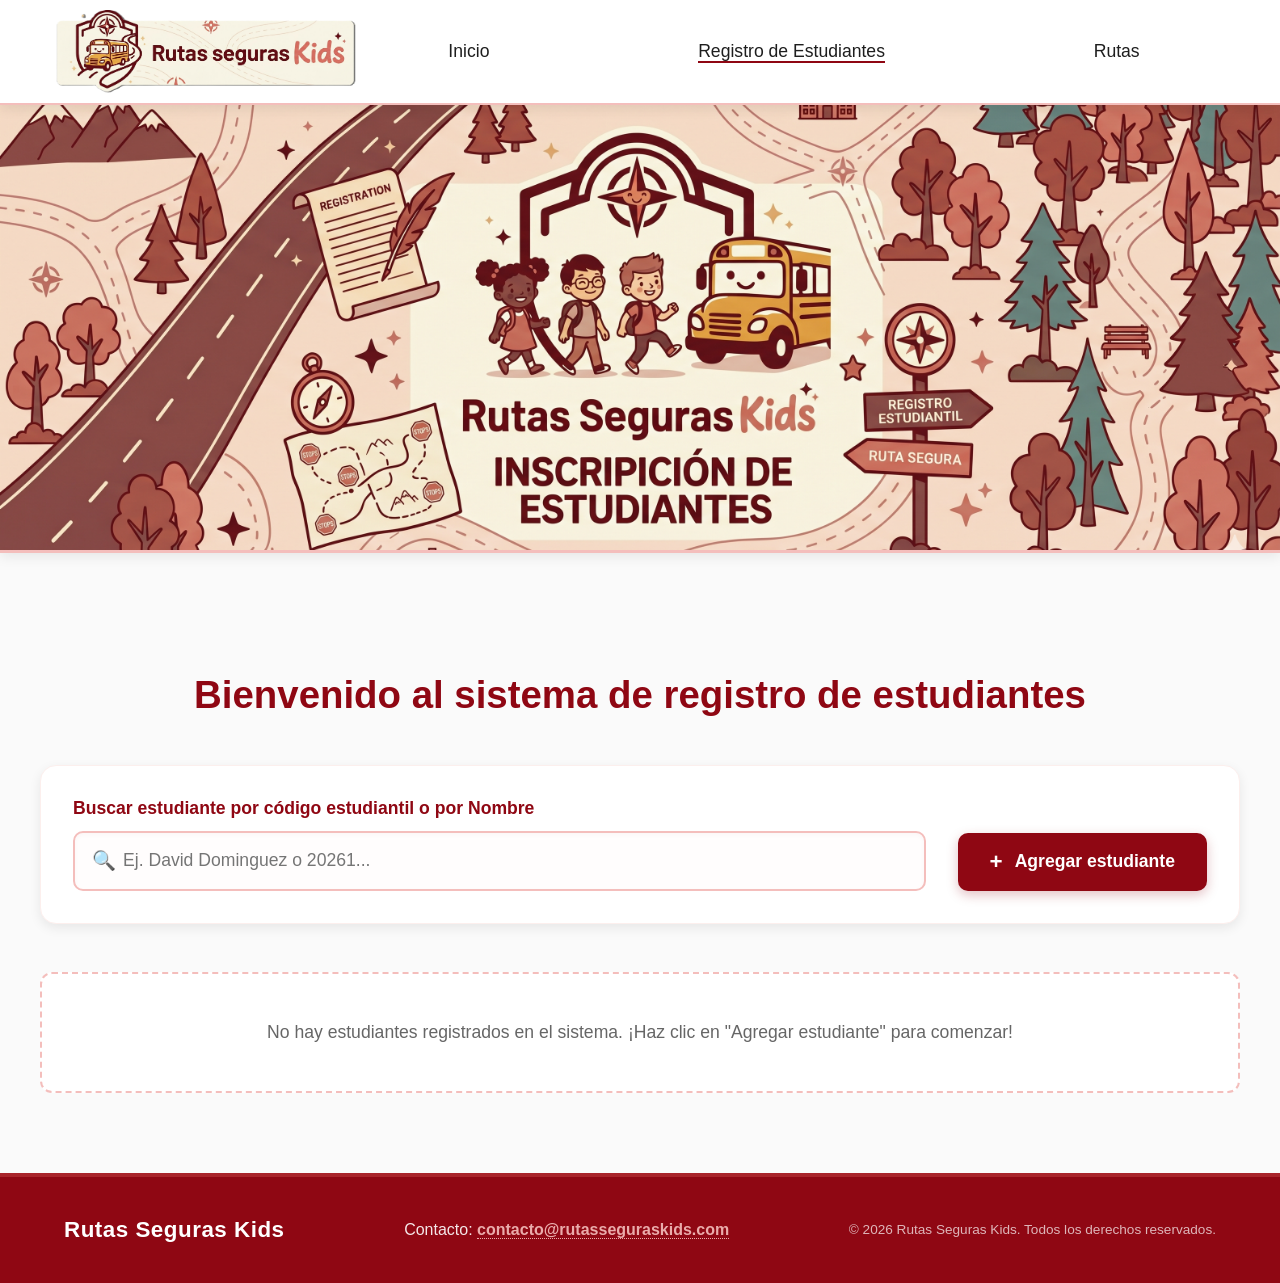
==== HTML/registro.html @ 9a0aa54a "primer commit" ====
<!DOCTYPE html>
<html lang="es">
<head>
    <meta charset="UTF-8">
    <meta name="viewport" content="width=device-width, initial-scale=1.0">
    <title>Rutas Seguras Kids - Registro de Estudiantes</title>
    <link rel="stylesheet" href="/CSS/style.css">
</head>
<body>

    <header class="main-header">
        <div class="header-container">
            <div class="logo-container">
                <a href="/HTML/index.html">
                    <img src="/Imagenes/Logo horizontal.png" alt="Logo Rutas Seguras Kids" class="main-logo">
                </a>
            </div>
            
            <nav class="main-nav">
                <ul class="nav-links">
                    <li><a href="/HTML/index.html" class="nav-link" id="nav-inicio">Inicio</a></li>
                    <li><a href="/HTML/registro.html" class="nav-link active" id="nav-registro">Registro de Estudiantes</a></li>
                    <li><a href="/HTML/rutas.html" class="nav-link" id="nav-rutas">Rutas</a></li>
                </ul>
            </nav>
        </div>
    </header>

    <main>
        <section id="registro" class="crud-section">

            <div class="crud-hero-banner">
    <img src="/Imagenes/Portada.png" alt="Banner Sistema de Registro Rutas Seguras Kids" class="banner-img">
</div>

            <div class="section-container">
                
                <h2 class="crud-main-title">Bienvenido al sistema de registro de estudiantes</h2>
                
                <div class="crud-actions-bar">
                    
                    <div class="search-box-container">
                        <label for="student-search" class="search-subtitle">Buscar estudiante por código estudiantil o por Nombre</label>
                        <div class="search-input-wrapper">
                            <input type="text" id="student-search" placeholder="Ej. David Dominguez o 20261..." autocomplete="off">
                            <span class="search-icon">🔍</span>
                        </div>
                    </div>
                    
                    <div class="btn-add-container">
                        <button id="btn-open-modal" class="btn-primary btn-add-student">
                            <span class="btn-icon">+</span> Agregar estudiante
                        </button>
                    </div>
                    
                </div> <div id="students-grid" class="students-grid">
                    <p class="no-data-message">No hay estudiantes registrados en el sistema. ¡Haz clic en "Agregar estudiante" para comenzar!</p>
                </div>

            </div> <div id="student-modal" class="modal-overlay hidden">
                <div class="modal-content">
                    <div class="modal-header">
                        <h3 id="modal-title">Registrar Nuevo Estudiante</h3>
                        <button id="btn-close-modal" class="btn-close" aria-label="Cerrar formulario">&times;</button>
                    </div>
                    
                    <form id="student-form" novalidate>
                        <div class="form-group">
                            <label for="student-name">Nombre del estudiante</label>
                            <input type="text" id="student-name" placeholder="Ingresa los nombres y apellidos completos" required>
                        </div>
                        
                        <div class="form-group-row">
                            <div class="form-group">
                                <label for="student-room">Grado cursado</label>
                                <input type="text" id="student-room" placeholder="Ej. 4A, Transición" required>
                            </div>
                            
                            <div class="form-group">
                                <label for="student-code">Código de estudiante</label>
                                <input type="text" id="student-code" placeholder="Código único institucional" required>
                            </div>
                        </div>
                        
                        <div class="form-group">
                            <label for="student-phone">Celular de contacto (Acudiente)</label>
                            <input type="tel" id="student-phone" placeholder="Número de 10 dígitos del acudiente" required>
                        </div>
                        
                        <div class="modal-footer">
                            <button type="button" id="btn-cancel-form" class="btn-secondary">Cancelar</button>
                            <button type="submit" id="btn-submit-form" class="btn-primary">Guardar Estudiante</button>
                        </div>
                    </form>
                </div>
            </div> </section> </main>

    <footer class="main-footer">
        <div class="footer-container">
            <div class="footer-brand">
                <p class="footer-company-name">Rutas Seguras Kids</p>
            </div>
            <div class="footer-contact">
                <p>Contacto: <a href="mailto:contacto@rutasseguraskids.com" class="footer-link">contacto@rutasseguraskids.com</a></p>
            </div>
            <div class="footer-rights">
                <p>&copy; 2026 Rutas Seguras Kids. Todos los derechos reservados.</p>
            </div>
        </div>
    </footer>

    <script src="/JS/RegistroApp.js" type="module"></script>
</body>
</html>
---- CSS/style.css ----
:root {
    --color-primary-950: #8F0713;
    --color-primary-800: #A8242A;
    --color-primary-600: #C25052;
    --color-primary-400: #DC8281;
    --color-primary-200: #F4BEBC;
    --color-primary-50: #FCEFED;

    --color-dark: #1E1E1E;
    --color-light: #FFFFFF;
    --color-gray: #666666;
    --color-bg: #FAFAFA;

    --font-main: 'Segoe UI', Tahoma, Geneva, Verdana, sans-serif;
    --transition-fast: all 0.3s ease;
    --transition-smooth: transform 0.5s ease-in-out;
    --shadow-subtle: 0 4px 12px rgba(0, 0, 0, 0.08);
}

*, *::before, *::after {
    box-sizing: border-box;
    margin: 0;
    padding: 0;
}

html {
    scroll-behavior: smooth;
    font-family: var(--font-main);
    background-color: var(--color-bg);
    color: var(--color-dark);
}

body {
    min-height: 100vh;
    display: flex;
    flex-direction: column;
}

img {
    max-width: 100%;
    display: block;
    height: auto;
}

ul {
    list-style: none;
}

a {
    text-decoration: none;
    color: inherit;
}

.section-container {
    max-width: 1200px;
    margin: 0 auto;
    padding: 4rem 1.5rem;
}

.section-title {
    font-size: 2.25rem;
    color: var(--color-primary-950);
    text-align: center;
    margin-bottom: 1rem;
    position: relative;
}

.section-title::after {
    content: '';
    display: block;
    width: 60px;
    height: 4px;
    background-color: var(--color-primary-800);
    margin: 0.75rem auto 0;
    border-radius: 2px;
}

.view-section {
    display: block;
}
.view-section.is-hidden {
    display: none !important;
}

.main-header {
    position: sticky;
    top: 0;
    z-index: 1000;
    background-color: rgba(255, 255, 255, 0.98);
    backdrop-filter: blur(8px);
    box-shadow: var(--shadow-subtle);
    border-bottom: 2px solid var(--color-primary-200);
}

.header-container {
    max-width: 95%;
    margin: 0 auto;
    padding: 0.5rem 1rem;
    display: flex;
    flex-direction: column;
    align-items: center;
    gap: 0.5rem;
}

.logo-container {
    width: 100%;
    max-width: 160px;
    display: flex;
    justify-content: center;
}

.main-logo {
    width: 100%;
    height: auto;
    object-fit: contain;
}

.main-nav {
    width: 100%;
}

.nav-links {
    display: flex;
    justify-content: space-around;
    gap: 0.5rem;
}

.nav-link {
    position: relative;
}

.nav-link::after {
    content: '';
    position: absolute;
    bottom: -2px;
    left: 0;
    width: 0;
    height: 2px;
    background-color: var(--color-primary-950);
    transition: var(--transition-fast);
}

.nav-link:hover::after, 
.nav-link.active::after {
    width: 100%;
}

@media (min-width: 768px) {
    .header-container {
        flex-direction: row;
        justify-content: space-between;
        padding: 0.6rem 1.5rem;
    }

    .logo-container {
        max-width: 240px;
        justify-content: flex-start;
    }

    .nav-links {
        gap: 2.5rem;
    }

    .nav-link {
        font-size: 1.1rem;
    }
}

@media (min-width: 1024px) {
    .logo-container {
        max-width: 300px;
    }
}

.hero-section {
    background: linear-gradient(135deg, var(--color-primary-50) 0%, #FFFFFF 100%);
    padding: 6rem 1.5rem;
    text-align: center;
    border-bottom: 1px solid var(--color-primary-50);
}

.hero-content {
    max-width: 800px;
    margin: 0 auto;
}

.hero-title {
    font-size: 3rem;
    color: var(--color-primary-950);
    line-height: 1.2;
    margin-bottom: 1.5rem;
}

.hero-subtitle {
    font-size: 1.75rem;
    font-style: italic;
    color: var(--color-gray);
    margin-top: 0.75rem;
    font-weight: 400;
}

.objective-section {
    background-color: var(--color-light);
}

.objective-text {
    max-width: 750px;
    margin: 2rem auto 0;
    font-size: 1.15rem;
    line-height: 1.8;
    text-align: center;
    color: var(--color-gray);
}

.drivers-section {
    background-color: var(--color-primary-50);
}

.section-description {
    text-align: center;
    color: var(--color-gray);
    margin-bottom: 3rem;
    font-size: 1.05rem;
}

.drivers-grid {
    display: grid;
    grid-template-columns: 1fr;
    gap: 2rem;
    max-width: 1100px;
    margin: 0 auto;
}

.driver-card {
    background-color: var(--color-light);
    border-radius: 12px;
    overflow: hidden;
    box-shadow: var(--shadow-subtle);
    border: 1px solid var(--color-primary-200);
    cursor: pointer;
    transition: var(--transition-fast);
}

.driver-card:hover {
    transform: translateY(-8px);
    box-shadow: 0 12px 24px rgba(143, 7, 19, 0.15);
    border-color: var(--color-primary-600);
}

.driver-image-container {
    width: 100%;
    height: 280px;
    background-color: #ECECEC;
    overflow: hidden;
}

.driver-img {
    width: 100%;
    height: 100%;
    object-fit: cover;
    transition: var(--transition-fast);
}

.driver-card:hover .driver-img {
    scale: 1.04;
}

.driver-info {
    padding: 1.5rem;
    text-align: center;
}

.driver-name {
    font-size: 1.3rem;
    color: var(--color-primary-950);
    margin-bottom: 0.5rem;
}

.driver-meta {
    font-size: 0.95rem;
    color: var(--color-gray);
    font-weight: 500;
}

@media (min-width: 768px) {
    .drivers-grid {
        grid-template-columns: repeat(2, 1fr);
    }
}

@media (min-width: 1024px) {
    .drivers-grid {
        grid-template-columns: repeat(3, 1fr);
    }
}

.main-footer {
    background-color: var(--color-primary-950);
    color: var(--color-light);
    margin-top: auto;
    border-top: 4px solid var(--color-primary-800);
}

.footer-container {
    max-width: 1200px;
    margin: 0 auto;
    padding: 2.5rem 1.5rem;
    display: flex;
    flex-direction: column;
    align-items: center;
    gap: 1.5rem;
    text-align: center;
}

.footer-brand .footer-company-name {
    font-size: 1.4rem;
    font-weight: 700;
    letter-spacing: 0.5px;
}

.footer-contact p {
    font-size: 1rem;
    opacity: 0.9;
}

.footer-link {
    color: var(--color-primary-200);
    font-weight: 600;
    transition: var(--transition-fast);
    border-bottom: 1px dotted var(--color-primary-200);
}

.footer-link:hover {
    color: var(--color-light);
    border-bottom-style: solid;
}

.footer-rights {
    font-size: 0.85rem;
    opacity: 0.7;
    border-top: 1px solid rgba(255, 255, 255, 0.15);
    width: 100%;
    padding-top: 1.5rem;
}

@media (min-width: 768px) {
    .logo-container {
        max-width: 240px;
    }
    
    .footer-container {
        flex-direction: row;
        justify-content: space-between;
        text-align: left;
    }
    .footer-rights {
        width: auto;
        border-top: none;
        padding-top: 0;
    }
    .drivers-grid {
        grid-template-columns: repeat(2, 1fr);
    }
}

@media (min-width: 1024px) {
    .logo-container {
        max-width: 300px;
    }

    .hero-title {
        font-size: 3.75rem;
    }
    .drivers-grid {
        grid-template-columns: repeat(3, 1fr);
    }
}

@media (min-width: 1200px) {
    .section-container {
        padding: 5rem 0;
    }
}

.crud-section {
    background-color: var(--color-bg);
    min-height: 75vh;
}

.crud-hero-banner {
    width: 100%;
    height: 35vw;
    min-height: 360px;
    max-height: 520px;
    overflow: hidden;
    border-bottom: 3px solid var(--color-primary-200);
    box-shadow: var(--shadow-subtle);
    transition: var(--transition-fast);
}

.banner-img {
    width: 100%;
    height: 100%;
    object-fit: cover;
    object-position: center;
    display: block;
}

.crud-main-title {
    font-size: 2.4rem;
    color: var(--color-primary-950);
    text-align: center;
    margin-top: 2.5rem;
    margin-bottom: 3rem;
    font-weight: 700;
}

@media (max-width: 767px) {
    .crud-hero-banner {
        height: 280px;
        min-height: auto;
    }
    .crud-main-title {
        font-size: 1.8rem;
        margin-top: 2rem;
        margin-bottom: 2rem;
    }
}

@media (max-width: 480px) {
    .crud-hero-banner {
        height: 190px;
        min-height: auto;
    }
}

.crud-actions-bar {
    display: flex;
    flex-direction: column;
    gap: 2rem;
    background-color: var(--color-light);
    padding: 2rem;
    border-radius: 16px;
    box-shadow: var(--shadow-subtle);
    border: 1px solid var(--color-primary-50);
    margin-bottom: 3rem;
}

.search-box-container {
    display: flex;
    flex-direction: column;
    gap: 0.75rem;
    flex-grow: 1;
}

.search-subtitle {
    font-size: 1.1rem;
    font-weight: 600;
    color: var(--color-primary-950);
    display: flex;
    align-items: center;
    gap: 0.5rem;
}

.search-input-wrapper {
    position: relative;
    display: flex;
    align-items: center;
}

.search-input-wrapper input {
    width: 100%;
    padding: 1.1rem 1.5rem 1.1rem 3rem;
    font-size: 1.1rem;
    border: 2px solid var(--color-primary-200);
    border-radius: 10px;
    background-color: #FFFDFD;
    color: var(--color-dark);
    outline: none;
    transition: var(--transition-fast);
    box-shadow: inset 0 2px 4px rgba(143, 7, 19, 0.03);
}

.search-input-wrapper input:focus {
    border-color: var(--color-primary-800);
    box-shadow: 0 0 0 4px rgba(168, 36, 42, 0.15);
    background-color: var(--color-light);
}

.search-icon {
    position: absolute;
    left: 1.2rem;
    font-size: 1.2rem;
    color: var(--color-primary-600);
}

.btn-add-container {
    display: flex;
    align-items: flex-end;
}

.btn-primary {
    background-color: var(--color-primary-950);
    color: var(--color-light);
    border: none;
    padding: 1.1rem 2rem;
    font-size: 1.1rem;
    font-weight: 700;
    border-radius: 10px;
    cursor: pointer;
    display: flex;
    align-items: center;
    justify-content: center;
    gap: 0.75rem;
    box-shadow: 0 4px 12px rgba(143, 7, 19, 0.25);
    transition: var(--transition-fast);
    width: 100%;
}

.btn-primary:hover {
    background-color: var(--color-primary-800);
    transform: translateY(-2px);
    box-shadow: 0 6px 18px rgba(143, 7, 19, 0.35);
}

.btn-primary:active {
    transform: translateY(0);
}

.btn-icon {
    font-size: 1.4rem;
    line-height: 1;
}

.students-grid {
    display: grid;
    grid-template-columns: 1fr;
    gap: 1.5rem;
}

.student-card {
    background-color: var(--color-light);
    border-radius: 12px;
    padding: 1.5rem;
    border-left: 5px solid var(--color-primary-800);
    box-shadow: var(--shadow-subtle);
    display: flex;
    flex-direction: column;
    gap: 1.2rem;
    transition: var(--transition-fast);
}

.student-card:hover {
    box-shadow: 0 6px 16px rgba(0, 0, 0, 0.08);
    transform: translateX(4px);
}

.student-data h3 {
    color: var(--color-dark);
    font-size: 1.3rem;
    margin-bottom: 0.5rem;
}

.student-data p {
    font-size: 0.95rem;
    color: var(--color-gray);
    margin-bottom: 0.25rem;
}

.student-data strong {
    color: var(--color-dark);
}

.student-actions {
    display: flex;
    gap: 1rem;
}

.btn-card-edit, .btn-card-delete {
    flex: 1;
    padding: 0.6rem 1rem;
    font-size: 0.9rem;
    font-weight: 600;
    border-radius: 6px;
    cursor: pointer;
    transition: var(--transition-fast);
    text-align: center;
}

.btn-card-edit {
    background-color: var(--color-primary-50);
    color: var(--color-primary-950);
    border: 1px solid var(--color-primary-200);
}

.btn-card-edit:hover {
    background-color: var(--color-primary-200);
}

.btn-card-delete {
    background-color: #FFF1F1;
    color: #D32F2F;
    border: 1px solid #FFCDD2;
}

.btn-card-delete:hover {
    background-color: #D32F2F;
    color: var(--color-light);
}

.no-data-message {
    grid-column: 1 / -1;
    text-align: center;
    color: var(--color-gray);
    font-size: 1.1rem;
    padding: 3rem 1rem;
    background-color: var(--color-light);
    border-radius: 12px;
    border: 2px dashed var(--color-primary-200);
}

.modal-overlay {
    position: fixed;
    top: 0;
    left: 0;
    width: 100vw;
    height: 100vh;
    background-color: rgba(0, 0, 0, 0.5);
    backdrop-filter: blur(4px);
    display: flex;
    align-items: center;
    justify-content: center;
    z-index: 2000;
    opacity: 1;
    transition: var(--transition-fast);
}

.modal-overlay.hidden {
    opacity: 0;
    pointer-events: none;
    display: none;
}

.modal-content {
    background-color: var(--color-light);
    width: 90%;
    max-width: 550px;
    border-radius: 16px;
    overflow: hidden;
    box-shadow: 0 10px 30px rgba(0, 0, 0, 0.2);
    border: 1px solid var(--color-primary-200);
}

.modal-header {
    background-color: var(--color-primary-950);
    color: var(--color-light);
    padding: 1.25rem 1.5rem;
    display: flex;
    justify-content: space-between;
    align-items: center;
}

.modal-header h3 {
    font-size: 1.25rem;
    font-weight: 600;
}

.btn-close {
    background: none;
    border: none;
    color: var(--color-light);
    font-size: 1.8rem;
    cursor: pointer;
    line-height: 1;
    opacity: 0.8;
    transition: var(--transition-fast);
}

.btn-close:hover {
    opacity: 1;
}

#student-form {
    padding: 2rem 1.5rem;
    display: flex;
    flex-direction: column;
    gap: 1.25rem;
}

.form-group {
    display: flex;
    flex-direction: column;
    gap: 0.5rem;
}

.form-group-row {
    display: flex;
    flex-direction: column;
    gap: 1.25rem;
}

.form-group label {
    font-size: 0.95rem;
    font-weight: 600;
    color: var(--color-dark);
}

.form-group input {
    padding: 0.75rem 1rem;
    font-size: 1rem;
    border: 1px solid #CCCCCC;
    border-radius: 6px;
    outline: none;
    transition: var(--transition-fast);
}

.form-group input:focus {
    border-color: var(--color-primary-800);
    box-shadow: 0 0 0 3px rgba(168, 36, 42, 0.1);
}

.modal-footer {
    display: flex;
    justify-content: flex-end;
    gap: 1rem;
    margin-top: 1rem;
}

.btn-secondary {
    background-color: #EEEEEE;
    color: var(--color-dark);
    border: none;
    padding: 0.75rem 1.5rem;
    font-size: 1rem;
    font-weight: 600;
    border-radius: 6px;
    cursor: pointer;
    transition: var(--transition-fast);
}

.btn-secondary:hover {
    background-color: #DDDDDD;
}

@media (min-width: 768px) {
    .crud-actions-bar {
        flex-direction: row;
        align-items: flex-end;
    }

    .form-group-row {
        flex-direction: row;
        gap: 1rem;
    }

    .form-group-row .form-group {
        flex: 1;
    }

    .btn-add-container {
        width: auto;
    }

    .btn-primary {
        width: auto;
    }

    .students-grid {
        grid-template-columns: repeat(2, 1fr);
    }

    .student-card {
        flex-direction: row;
        justify-content: space-between;
        align-items: center;
    }

    .student-actions {
        flex-direction: column;
        width: 160px;
    }
}

@media (min-width: 1024px) {
    .students-grid {
        grid-template-columns: repeat(3, 1fr);
    }
    
    .student-card {
        flex-direction: column;
        align-items: flex-start;
    }

    .student-actions {
        flex-direction: row;
        width: 100%;
    }
}

.weather-banner {
    background: linear-gradient(135deg, var(--color-primary-950) 0%, var(--color-primary-800) 100%);
    color: var(--color-light);
    border-bottom: 3px solid var(--color-primary-400);
    box-shadow: var(--shadow-subtle);
}

.weather-container {
    max-width: 1400px;
    margin: 0 auto;
    padding: 1.2rem 1.5rem;
    display: flex;
    flex-direction: column;
    align-items: center;
    justify-content: center;
    gap: 0.5rem;
    text-align: center;
}

.weather-title {
    font-size: 1.1rem;
    font-weight: 700;
    text-transform: uppercase;
    letter-spacing: 1px;
    color: var(--color-primary-200);
}

#weather-data {
    font-size: 1.25rem;
    font-weight: 600;
    display: flex;
    align-items: center;
    gap: 0.75rem;
}

.spinner {
    display: inline-block;
    animation: rotate 2s linear infinite;
}

@keyframes rotate {
    100% { transform: rotate(360deg); }
}

.routes-section {
    background-color: var(--color-bg);
    min-height: 80vh;
}

.routes-grid {
    display: grid;
    grid-template-columns: 1fr;
    gap: 2.5rem;
    max-width: 1200px;
    margin: 0 auto;
}

.route-card {
    background-color: var(--color-light);
    border-radius: 16px;
    border: 1px solid var(--color-primary-200);
    box-shadow: var(--shadow-subtle);
    padding: 1.5rem;
    display: flex;
    flex-direction: column;
    gap: 1.25rem;
    transition: var(--transition-fast);
    position: relative;
}

.route-card:hover {
    box-shadow: 0 8px 24px rgba(143, 7, 19, 0.1);
    border-color: var(--color-primary-400);
}

.route-driver-hero {
    display: flex;
    align-items: center;
    gap: 1.25rem;
    border-bottom: 1px dashed var(--color-primary-200);
    padding-bottom: 1rem;
}

.route-avatar-container {
    width: 110px;
    height: 110px;
    border-radius: 50%;
    overflow: hidden;
    border: 3px solid var(--color-primary-800);
    flex-shrink: 0;
    box-shadow: 0 4px 8px rgba(0, 0, 0, 0.1);
}

.route-driver-img {
    width: 100%;
    height: 100%;
    object-fit: cover;
}

.route-driver-basics h3 {
    font-size: 1.4rem;
    color: var(--color-primary-950);
    font-weight: 700;
    margin-bottom: 0.25rem;
}

.route-driver-basics p {
    font-size: 0.9rem;
    color: var(--color-gray);
}

.route-details-box {
    background-color: var(--color-primary-50);
    padding: 0.85rem 1rem;
    border-radius: 8px;
    font-size: 0.95rem;
    display: flex;
    flex-direction: column;
    gap: 0.4rem;
}

.route-capacity-bar {
    display: flex;
    justify-content: space-between;
    align-items: center;
    font-size: 0.95rem;
    font-weight: 600;
    padding: 0 0.25rem;
}

.capacity-label {
    color: var(--color-dark);
}

.capacity-counter {
    background-color: #EEEEEE;
    color: var(--color-dark);
    padding: 0.25rem 0.75rem;
    border-radius: 20px;
    font-size: 0.85rem;
    font-weight: 700;
    transition: var(--transition-fast);
}

.capacity-counter.has-students {
    background-color: rgba(143, 7, 19, 0.1);
    color: var(--color-primary-950);
}

.capacity-counter.is-full {
    background-color: #D32F2F;
    color: var(--color-light);
    animation: pulse-alert 1.5s infinite;
}

@keyframes pulse-alert {
    0% { transform: scale(1); }
    50% { transform: scale(1.05); }
    100% { transform: scale(1); }
}

.assigned-students-list {
    height: 220px;
    overflow-y: auto;
    border: 1px solid #EAEAEA;
    background-color: #FCFCFC;
    border-radius: 10px;
    padding: 0.75rem;
    display: flex;
    flex-direction: column;
    gap: 0.6rem;
}

.empty-route-message {
    font-size: 0.9rem;
    color: var(--color-gray);
    text-align: center;
    margin: auto;
    font-style: italic;
}

.assigned-student-badge {
    background-color: var(--color-light);
    border: 1px solid var(--color-primary-200);
    border-left: 4px solid var(--color-primary-800);
    padding: 0.6rem 0.8rem;
    border-radius: 8px;
    display: flex;
    justify-content: space-between;
    align-items: center;
    gap: 0.5rem;
    box-shadow: 0 2px 6px rgba(143, 7, 19, 0.03);
    animation: slideIn 0.2s ease-out;
}

@keyframes slideIn {
    from { opacity: 0; transform: translateY(4px); }
    to { opacity: 1; transform: translateY(0); }
}

.student-badge-text {
    font-size: 0.85rem;
    color: var(--color-dark);
    line-height: 1.4;
}

.student-badge-text strong {
    color: var(--color-primary-950);
}

.btn-remove-from-route {
    background: none;
    border: none;
    color: #666666;
    font-size: 1.2rem;
    font-weight: 700;
    cursor: pointer;
    padding: 0 0.25rem;
    line-height: 1;
    border-radius: 4px;
    transition: var(--transition-fast);
}

.btn-remove-from-route:hover {
    color: #D32F2F;
    background-color: #FFF1F1;
}

.btn-assign-student {
    margin-top: auto;
}

.modal-large {
    max-width: 650px;
}

.modal-students-selection-list {
    display: flex;
    flex-direction: column;
    gap: 0.75rem;
    margin-top: 1.5rem;
}

.eligible-student-row {
    display: flex;
    justify-content: space-between;
    align-items: center;
    padding: 0.85rem 1.2rem;
    background-color: #FAFAFA;
    border: 1px solid #EAEAEA;
    border-radius: 8px;
    transition: var(--transition-fast);
}

.eligible-student-row:hover {
    border-color: var(--color-primary-600);
    background-color: var(--color-primary-50);
}

.eligible-student-info h4 {
    font-size: 1rem;
    color: var(--color-dark);
}

.eligible-student-info p {
    font-size: 0.85rem;
    color: var(--color-gray);
}

.btn-select-student {
    background-color: var(--color-primary-800);
    color: var(--color-light);
    border: none;
    padding: 0.4rem 1rem;
    font-size: 0.85rem;
    font-weight: 600;
    border-radius: 6px;
    cursor: pointer;
    transition: var(--transition-fast);
}

.btn-select-student:hover {
    background-color: var(--color-primary-950);
}

@media (max-width: 480px) {
    .route-avatar-container {
        width: 85px;
        height: 85px;
    }

    .route-driver-basics h3 {
        font-size: 1.2rem;
    }

    .route-card {
        padding: 1.1rem;
    }
}

@media (min-width: 768px) {
    .weather-container {
        flex-direction: row;
        gap: 1.5rem;
    }

    .routes-grid {
        grid-template-columns: repeat(2, 1fr);
    }
}

@media (min-width: 1024px) {
    .routes-grid {
        grid-template-columns: repeat(3, 1fr);
    }
}
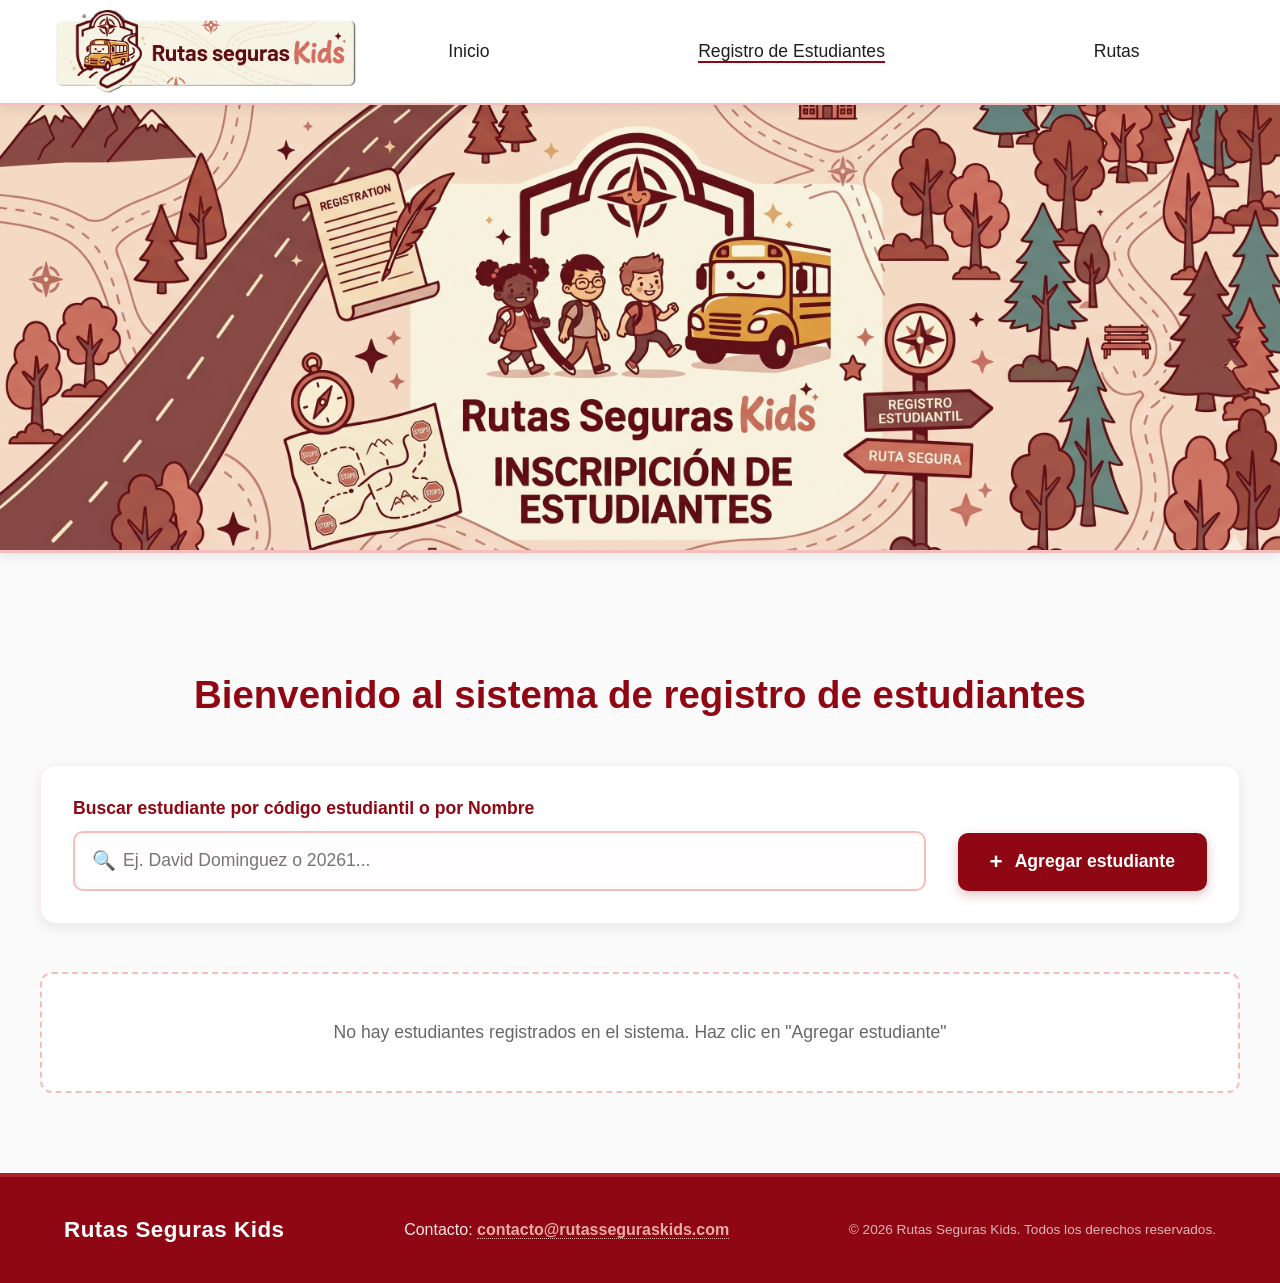
==== commit e3d3e52c: "FEAT: "Modificaciones"" ====
--- a/HTML/registro.html
+++ b/HTML/registro.html
@@ -42,7 +42,7 @@
                     <div class="search-box-container">
                         <label for="student-search" class="search-subtitle">Buscar estudiante por código estudiantil o por Nombre</label>
                         <div class="search-input-wrapper">
-                            <input type="text" id="student-search" placeholder="Ej. David Dominguez o 20261..." autocomplete="off">
+                            <input type="text" id="student-search" placeholder="Ej. David Dominguez o 20261...">
                             <span class="search-icon">🔍</span>
                         </div>
                     </div>
@@ -54,7 +54,7 @@
                     </div>
                     
                 </div> <div id="students-grid" class="students-grid">
-                    <p class="no-data-message">No hay estudiantes registrados en el sistema. ¡Haz clic en "Agregar estudiante" para comenzar!</p>
+                    
                 </div>
 
             </div> <div id="student-modal" class="modal-overlay hidden">
